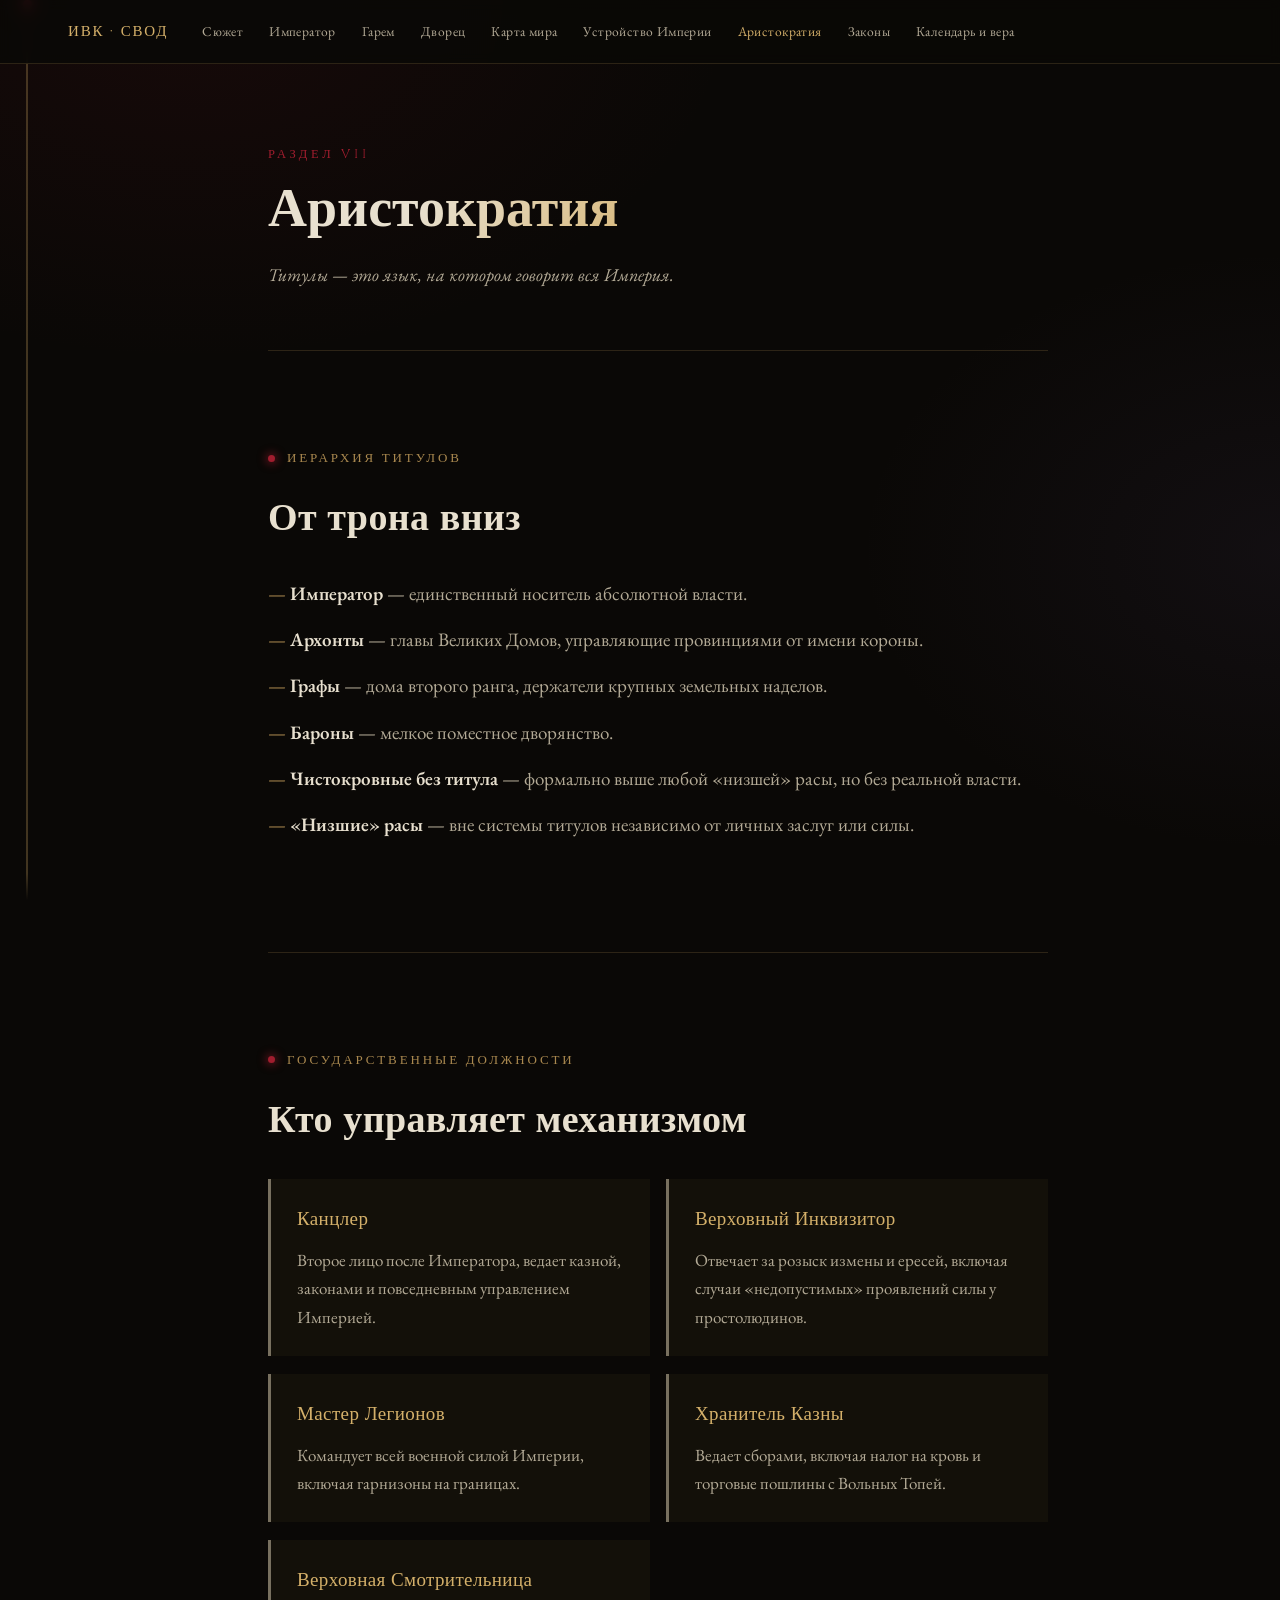
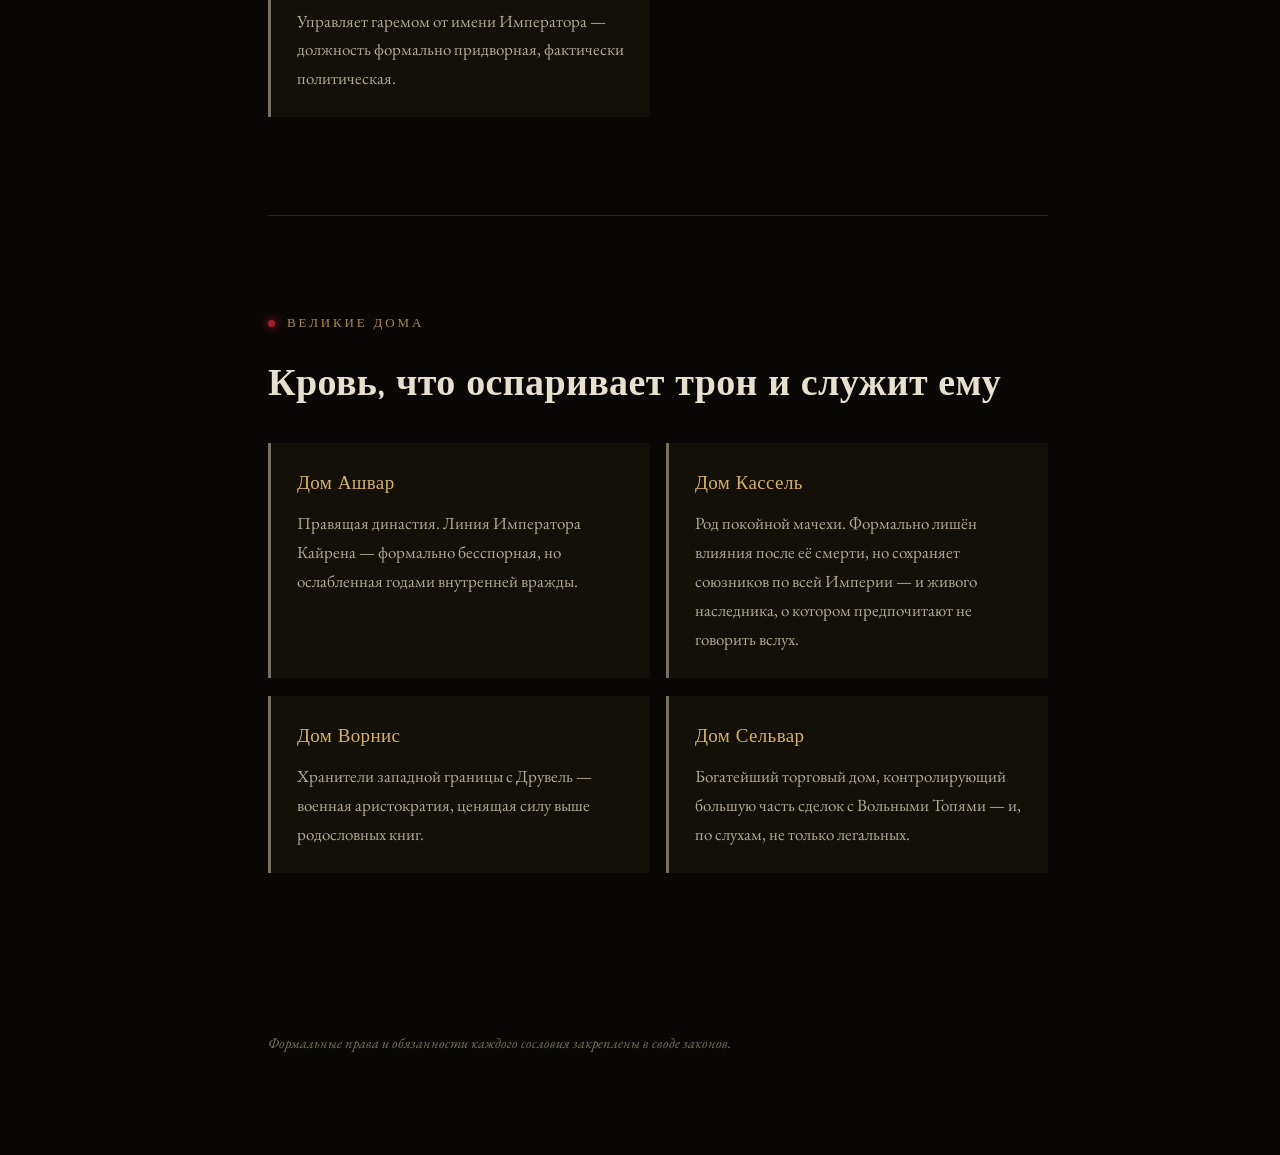
==== aristokratiya.html @ 45b80063 "Add files via upload" ====
<!DOCTYPE html>
<html lang="ru">
<head>
<meta charset="UTF-8">
<meta name="viewport" content="width=device-width, initial-scale=1.0">
<title>Аристократия — Империя Восходящей Крови</title>
<link rel="stylesheet" href="style.css">
</head>
<body>
<div class="vein-wrap" aria-hidden="true"><div class="vein-line"></div><div class="vein-pulse"></div></div>

<div class="topnav">
  <a class="brand" href="index.html">ИВК · СВОД</a>
  <a class="link" href="siuzhet.html">Сюжет</a>
  <a class="link" href="imperator.html">Император</a>
  <a class="link" href="garem.html">Гарем</a>
  <a class="link" href="dvorets.html">Дворец</a>
  <a class="link" href="mir.html">Карта мира</a>
  <a class="link" href="imperiya.html">Устройство Империи</a>
  <a class="link active" href="aristokratiya.html">Аристократия</a>
  <a class="link" href="zakony.html">Законы</a>
  <a class="link" href="kalendar.html">Календарь и вера</a>
</div>

<div class="page">

  <section class="pagehero">
    <div class="kicker">Раздел VII</div>
    <h1>Аристократия</h1>
    <p class="sub">Титулы — это язык, на котором говорит вся Империя.</p>
  </section>

  <section class="reveal">
    <div class="eyebrow">Иерархия титулов</div>
    <h2>От трона вниз</h2>
    <ul class="plain">
      <li><strong>Император</strong> — единственный носитель абсолютной власти.</li>
      <li><strong>Архонты</strong> — главы Великих Домов, управляющие провинциями от имени короны.</li>
      <li><strong>Графы</strong> — дома второго ранга, держатели крупных земельных наделов.</li>
      <li><strong>Бароны</strong> — мелкое поместное дворянство.</li>
      <li><strong>Чистокровные без титула</strong> — формально выше любой «низшей» расы, но без реальной власти.</li>
      <li><strong>«Низшие» расы</strong> — вне системы титулов независимо от личных заслуг или силы.</li>
    </ul>
  </section>

  <section class="reveal">
    <div class="eyebrow">Государственные должности</div>
    <h2>Кто управляет механизмом</h2>
    <div class="grid2">
      <div class="card"><h3>Канцлер</h3><p>Второе лицо после Императора, ведает казной, законами и повседневным управлением Империей.</p></div>
      <div class="card"><h3>Верховный Инквизитор</h3><p>Отвечает за розыск измены и ересей, включая случаи «недопустимых» проявлений силы у простолюдинов.</p></div>
      <div class="card"><h3>Мастер Легионов</h3><p>Командует всей военной силой Империи, включая гарнизоны на границах.</p></div>
      <div class="card"><h3>Хранитель Казны</h3><p>Ведает сборами, включая налог на кровь и торговые пошлины с Вольных Топей.</p></div>
      <div class="card"><h3>Верховная Смотрительница</h3><p>Управляет гаремом от имени Императора — должность формально придворная, фактически политическая.</p></div>
    </div>
  </section>

  <section class="reveal">
    <div class="eyebrow">Великие дома</div>
    <h2>Кровь, что оспаривает трон и служит ему</h2>
    <div class="grid2">
      <div class="card"><h3>Дом Ашвар</h3><p>Правящая династия. Линия Императора Кайрена — формально бесспорная, но ослабленная годами внутренней вражды.</p></div>
      <div class="card"><h3>Дом Кассель</h3><p>Род покойной мачехи. Формально лишён влияния после её смерти, но сохраняет союзников по всей Империи — и живого наследника, о котором предпочитают не говорить вслух.</p></div>
      <div class="card"><h3>Дом Ворнис</h3><p>Хранители западной границы с Друвель — военная аристократия, ценящая силу выше родословных книг.</p></div>
      <div class="card"><h3>Дом Сельвар</h3><p>Богатейший торговый дом, контролирующий большую часть сделок с Вольными Топями — и, по слухам, не только легальных.</p></div>
    </div>
  </section>

  <footer>Формальные права и обязанности каждого сословия закреплены в своде законов.</footer>
</div>

<script src="script.js"></script>
</body>
</html>
---- style.css ----
@import url('https://fonts.googleapis.com/css2?family=Cinzel:wght@400;500;600;800&family=EB+Garamond:ital,wght@0,400;0,500;0,600;1,400&family=IM+Fell+English:ital@0;1&display=swap');

:root{
  --bg:            #0a0806;
  --bg-panel:      #131009;
  --bg-panel-2:    #1a1510;
  --blood:         #6e1420;
  --blood-bright:  #a01d2e;
  --gold:          #a9884f;
  --gold-bright:   #d4b06a;
  --bone:          #e8e0cf;
  --bone-dim:      #b3aa96;
  --muted:         #78705f;
  --violet:        #5c4a78;
  --violet-bright: #8a70b8;
  --moon:          #a8bdd0;
  --line:          rgba(169,136,79,0.22);
  --parchment:     #2b2318;
  --parchment-2:   #362c1c;
  --serif-display: 'Cinzel', serif;
  --serif-body:    'EB Garamond', serif;
  --serif-scroll:  'IM Fell English', serif;
}
*{box-sizing:border-box;}
html{scroll-behavior:smooth;}
body{
  margin:0;
  background:
    radial-gradient(ellipse 900px 600px at 15% 0%, rgba(110,20,32,0.13), transparent 60%),
    radial-gradient(ellipse 700px 500px at 100% 20%, rgba(92,74,120,0.10), transparent 60%),
    var(--bg);
  color:var(--bone);
  font-family:var(--serif-body);
  font-size:19px;
  line-height:1.7;
  overflow-x:hidden;
}
::selection{background:var(--blood-bright); color:var(--bone);}
@media (prefers-reduced-motion: reduce){
  *{animation-duration:0.001s !important; animation-iteration-count:1 !important; transition-duration:0.001s !important; scroll-behavior:auto !important;}
}

/* vein */
.vein-wrap{position:absolute; left:26px; top:0; bottom:0; width:2px; z-index:1; pointer-events:none;}
.vein-line{position:absolute; left:0; top:0; width:2px; height:100%;
  background:linear-gradient(to bottom, transparent 0%, rgba(169,136,79,0.35) 3%, rgba(169,136,79,0.35) 97%, transparent 100%);}
.vein-pulse{position:absolute; left:50%; width:9px; height:9px; margin-left:-4.5px; border-radius:50%;
  background:var(--blood-bright); box-shadow:0 0 10px 3px rgba(160,29,46,0.65), 0 0 22px 8px rgba(160,29,46,0.25);
  animation:flow 9s linear infinite;}
@keyframes flow{0%{top:0%;opacity:0;}4%{opacity:1;}96%{opacity:1;}100%{top:100%;opacity:0;}}
@media (max-width:780px){.vein-wrap{left:12px;}}

/* topnav */
.topnav{
  position:sticky; top:0; z-index:50;
  background:rgba(10,8,6,0.88);
  backdrop-filter:blur(6px);
  border-bottom:1px solid var(--line);
  display:flex; align-items:center; gap:6px;
  padding:14px 24px 14px 68px;
  overflow-x:auto;
  white-space:nowrap;
}
@media (max-width:780px){.topnav{padding:12px 16px 12px 42px;}}
.topnav .brand{
  font-family:var(--serif-display); font-size:15px; letter-spacing:0.12em;
  color:var(--gold-bright); text-decoration:none; margin-right:18px; flex-shrink:0;
}
.topnav a.link{
  font-size:13.5px; letter-spacing:0.03em; color:var(--bone-dim); text-decoration:none;
  padding:6px 10px; border-radius:2px; flex-shrink:0; transition:color 0.2s ease, background 0.2s ease;
}
.topnav a.link:hover{color:var(--gold-bright); background:rgba(169,136,79,0.08);}
.topnav a.link.active{color:var(--gold-bright);}

.page{position:relative; max-width:880px; margin:0 auto; padding:0 32px 0 68px;}
@media (max-width:780px){.page{padding:0 20px 0 42px;}}
section{padding:96px 0; border-bottom:1px solid var(--line);}
section:last-of-type{border-bottom:none;}

.eyebrow{font-family:var(--serif-display); font-size:13px; letter-spacing:0.22em; color:var(--gold);
  text-transform:uppercase; display:flex; align-items:center; gap:12px; margin-bottom:18px;}
.eyebrow::before{content:""; width:7px; height:7px; border-radius:50%; background:var(--blood-bright);
  box-shadow:0 0 8px 2px rgba(160,29,46,0.55); flex-shrink:0;}

h1,h2,h3{font-family:var(--serif-display); font-weight:600; color:var(--bone); margin:0;}
h2{font-size:clamp(26px,4vw,38px); letter-spacing:0.01em; margin-bottom:26px;}
h3{font-size:19px; color:var(--gold-bright); font-weight:500; letter-spacing:0.02em;}
p{margin:0 0 20px 0; color:var(--bone-dim);}
p:last-child{margin-bottom:0;}
strong{color:var(--bone); font-weight:600;}
a{color:var(--gold-bright);}

.reveal{opacity:0; transform:translateY(22px); transition:opacity 0.9s ease, transform 0.9s ease;}
.reveal.in{opacity:1; transform:translateY(0);}

.pagehero{padding:80px 0 60px 0; border-bottom:1px solid var(--line);}
.pagehero .kicker{font-family:var(--serif-display); font-size:12.5px; letter-spacing:0.3em; text-transform:uppercase; color:var(--blood-bright); margin-bottom:16px;}
.pagehero h1{font-size:clamp(32px,6vw,54px); line-height:1.08;
  background:linear-gradient(115deg, var(--bone) 20%, var(--gold-bright) 55%, var(--bone) 85%);
  -webkit-background-clip:text; background-clip:text; color:transparent;}
.pagehero .sub{margin-top:20px; max-width:600px; font-size:18px; font-style:italic; color:var(--bone-dim);}

ul.plain{list-style:none; margin:0; padding:0;}
ul.plain li{position:relative; padding-left:22px; margin-bottom:14px; color:var(--bone-dim);}
ul.plain li::before{content:"—"; position:absolute; left:0; top:0; color:var(--gold);}

.callout{border-left:2px solid var(--blood-bright); background:linear-gradient(90deg, rgba(110,20,32,0.10), transparent 70%);
  padding:18px 24px; margin:28px 0; font-style:italic; color:var(--bone-dim);}

.card{background:var(--bg-panel); border-left:3px solid var(--muted); padding:24px 26px; margin-bottom:2px; transition:background 0.3s ease;}
.card:hover{background:var(--bg-panel-2);}
.card h3{margin-bottom:10px;}
.card p{font-size:17px; margin:0;}

.grid2{display:grid; grid-template-columns:1fr; gap:16px;}
@media(min-width:680px){.grid2{grid-template-columns:1fr 1fr;}}

.tier{display:grid; grid-template-columns:56px 1fr; gap:22px; padding:24px 0; border-top:1px solid var(--line);}
.tier:first-of-type{border-top:none;}
.tier-mark{font-family:var(--serif-display); font-size:24px; color:var(--blood-bright); opacity:0.85;}

footer{padding:60px 0 100px 0; color:var(--muted); font-size:14.5px; font-style:italic;}

/* blood-write narrative effect */
.blood-text{font-family:var(--serif-body); font-size:19px; font-style:italic;}
.blood-text .bw-char{opacity:0; color:var(--blood-bright); display:inline-block;
  animation:bwreveal 1.1s ease forwards;}
@keyframes bwreveal{
  0%{opacity:0; color:var(--blood-bright); text-shadow:0 0 6px rgba(160,29,46,0.7);}
  60%{opacity:1; color:var(--blood-bright);}
  100%{opacity:1; color:var(--bone-dim); text-shadow:none;}
}

/* hub cards on index */
.hub-grid{display:grid; grid-template-columns:1fr; gap:2px; margin-top:10px;}
@media(min-width:680px){.hub-grid{grid-template-columns:1fr 1fr;}}
.hub-card{
  display:block; text-decoration:none;
  background:var(--bg-panel); border-left:3px solid var(--gold);
  padding:26px 28px; transition:background 0.25s ease, transform 0.25s ease;
}
.hub-card:hover{background:var(--bg-panel-2); transform:translateX(3px);}
.hub-card .num{font-family:var(--serif-display); font-size:13px; color:var(--blood-bright); letter-spacing:0.1em;}
.hub-card h3{margin:8px 0 8px 0; font-size:21px;}
.hub-card p{font-size:15.5px; margin:0; color:var(--muted);}

/* parchment / laws page */
.scroll-frame{
  background:linear-gradient(160deg, var(--parchment-2), var(--parchment));
  border:1px solid rgba(169,136,79,0.35);
  box-shadow:0 0 0 6px rgba(0,0,0,0.15) inset, 0 20px 60px rgba(0,0,0,0.4);
  padding:52px 46px;
  margin:24px 0;
  font-family:var(--serif-scroll);
  color:#d8c9a3;
  position:relative;
}
.scroll-frame::before{
  content:"";
  position:absolute; inset:14px;
  border:1px solid rgba(169,136,79,0.25);
  pointer-events:none;
}
.scroll-title{font-family:var(--serif-display); text-align:center; font-size:26px; letter-spacing:0.08em;
  color:var(--gold-bright); margin-bottom:6px;}
.scroll-sub{text-align:center; font-size:15px; font-style:italic; color:#a99872; margin-bottom:40px;}
.article{margin-bottom:34px;}
.article h4{font-family:var(--serif-display); font-size:16px; letter-spacing:0.05em; color:var(--gold-bright); margin:0 0 10px 0; text-transform:uppercase;}
.article p{font-size:18px; color:#cbb98f; margin:0; line-height:1.75;}
.article p::first-letter{font-size:1.7em; font-family:var(--serif-display); color:var(--blood-bright);}

/* simple map svg */
.map-svg{width:100%; height:auto; display:block; margin:36px 0;}
.map-label{font-family:var(--serif-body); font-size:12px; fill:#9c9186;}
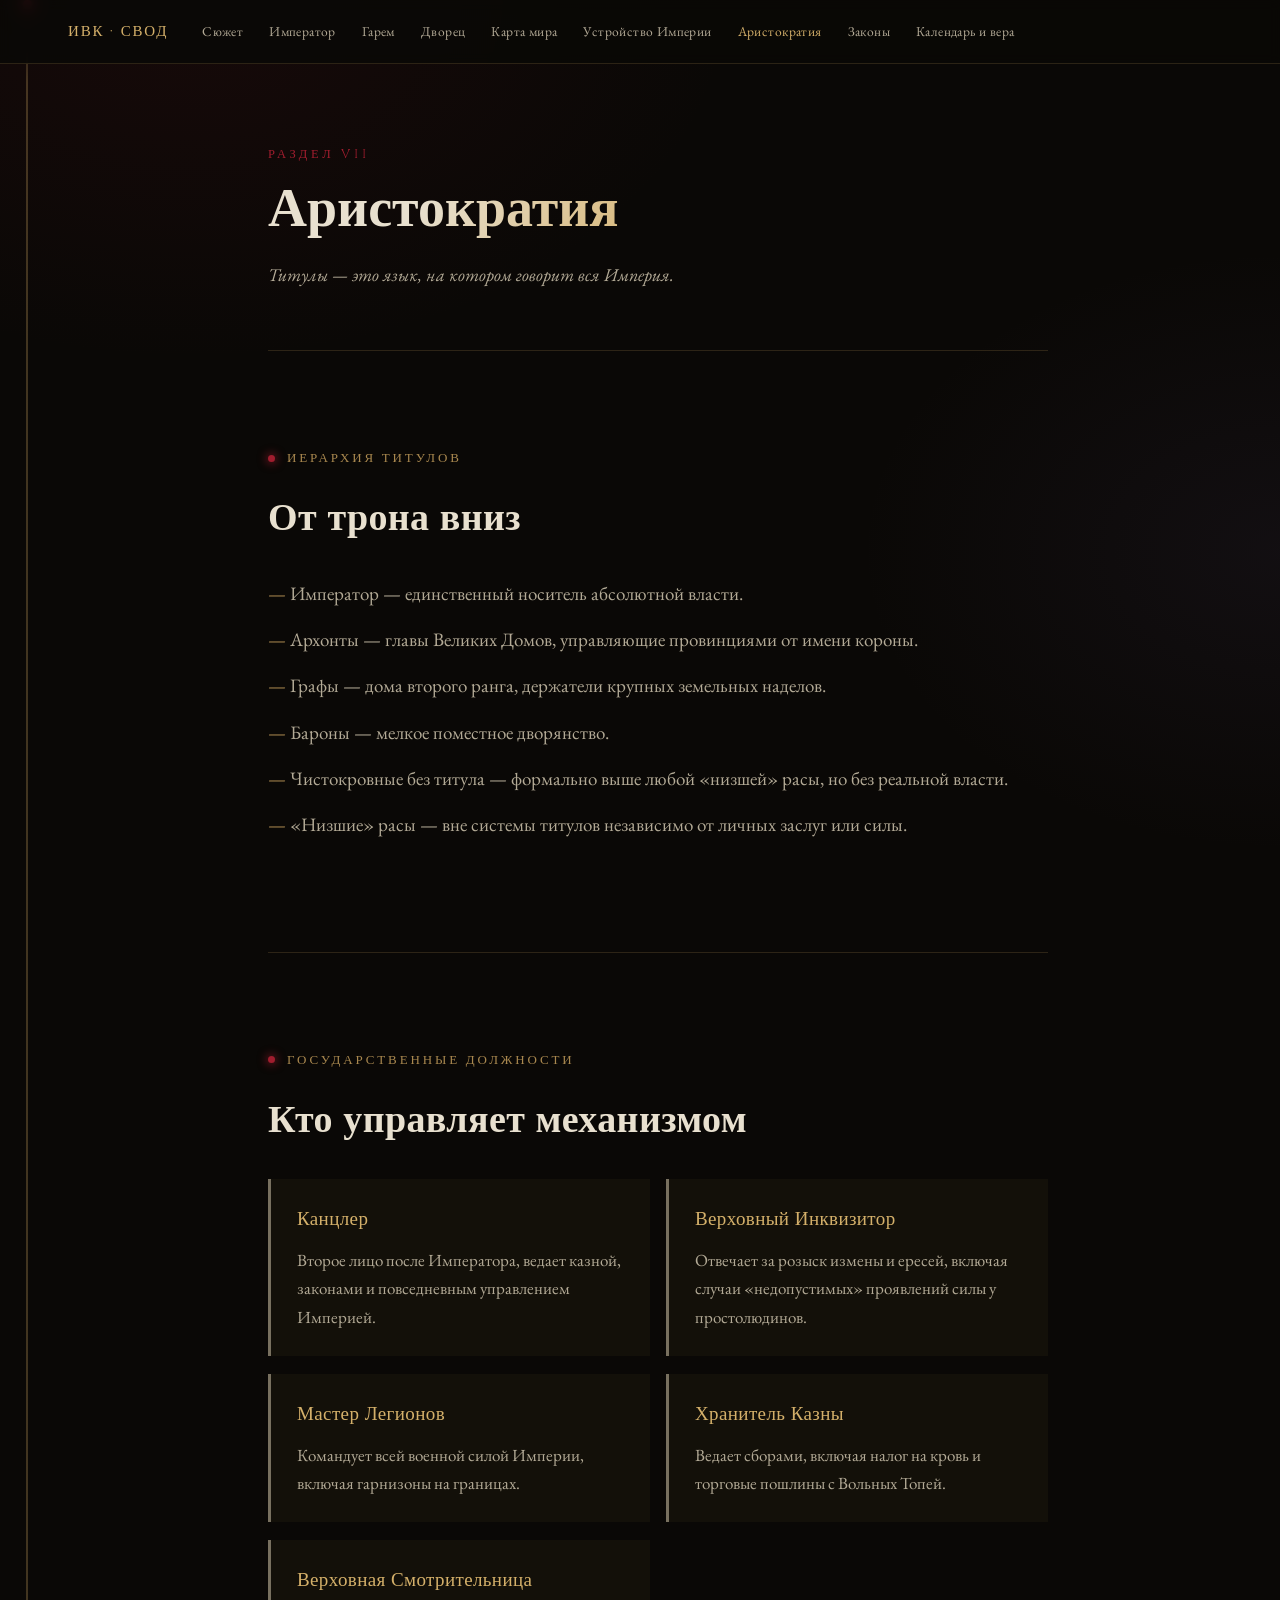
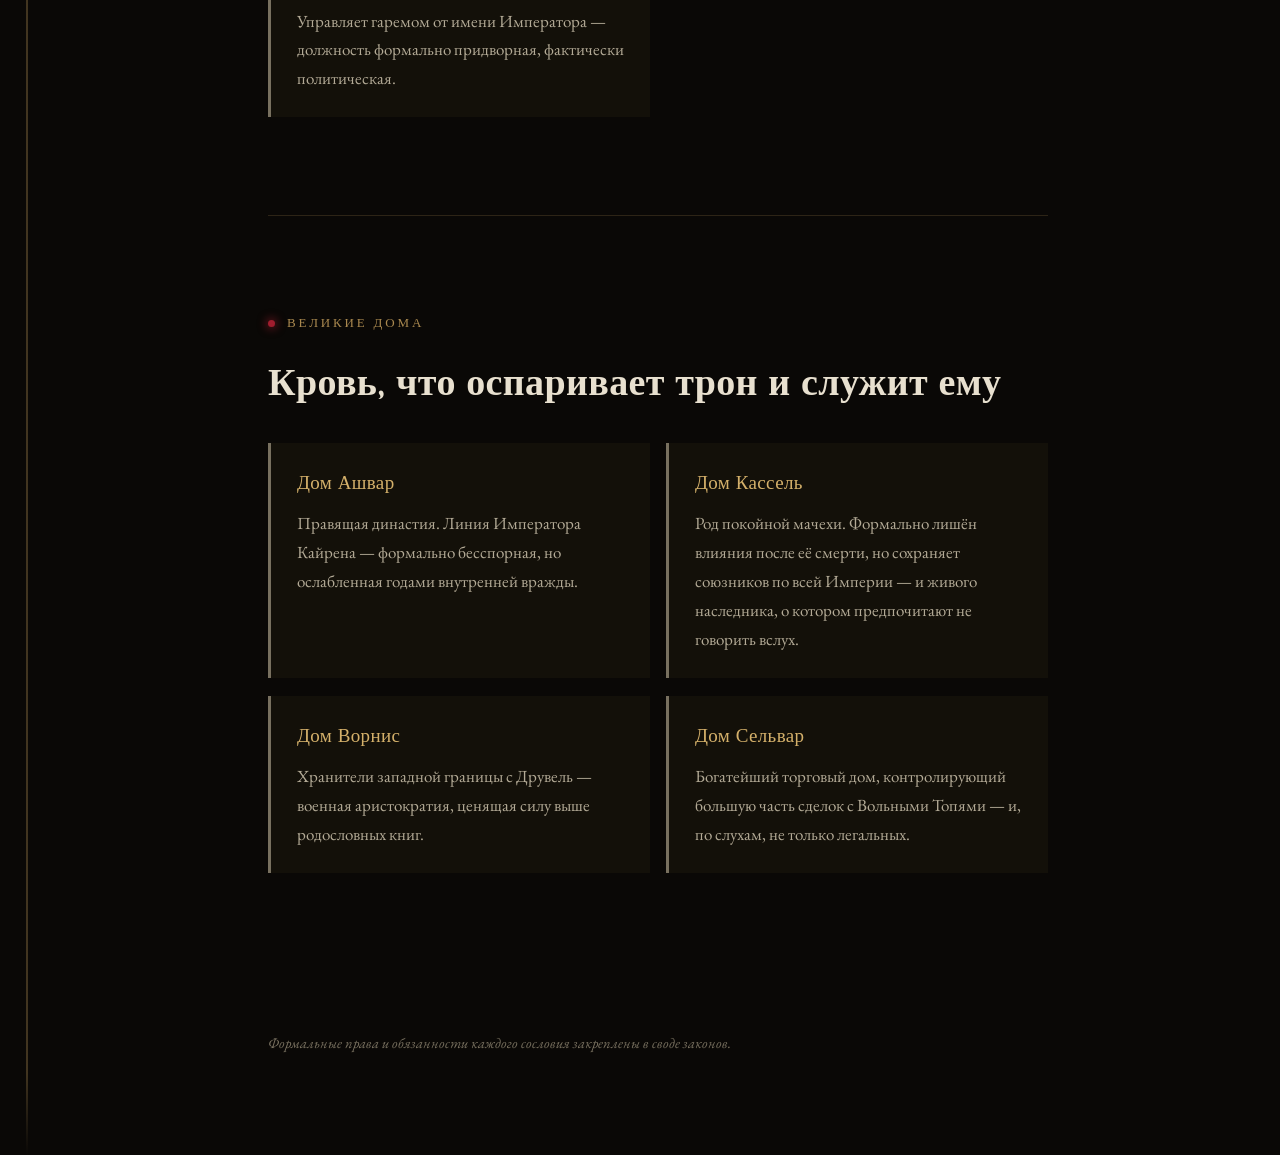
==== commit 0d904db8: "Add files via upload" ====
--- a/aristokratiya.html
+++ b/aristokratiya.html
@@ -7,6 +7,7 @@
 <link rel="stylesheet" href="style.css">
 </head>
 <body>
+<div class="site-wrap">
 <div class="vein-wrap" aria-hidden="true"><div class="vein-line"></div><div class="vein-pulse"></div></div>
 
 <div class="topnav">
@@ -69,6 +70,7 @@
   <footer>Формальные права и обязанности каждого сословия закреплены в своде законов.</footer>
 </div>
 
+</div>
 <script src="script.js"></script>
 </body>
 </html>
--- a/style.css
+++ b/style.css
@@ -40,6 +40,18 @@
   *{animation-duration:0.001s !important; animation-iteration-count:1 !important; transition-duration:0.001s !important; scroll-behavior:auto !important;}
 }
 
+.site-wrap{position:relative;}
+
+/* hover glow on all body text */
+.hoverword{transition:color 0.28s ease, text-shadow 0.28s ease; cursor:default;}
+.hoverword:hover{
+  color:var(--blood-bright);
+  text-shadow:0 0 8px rgba(160,29,46,0.6), 0 0 20px rgba(160,29,46,0.28);
+}
+.scroll-frame .hoverword:hover{
+  color:#ff5a63;
+  text-shadow:0 0 8px rgba(255,90,99,0.55), 0 0 18px rgba(255,90,99,0.25);
+}
 /* vein */
 .vein-wrap{position:absolute; left:26px; top:0; bottom:0; width:2px; z-index:1; pointer-events:none;}
 .vein-line{position:absolute; left:0; top:0; width:2px; height:100%;
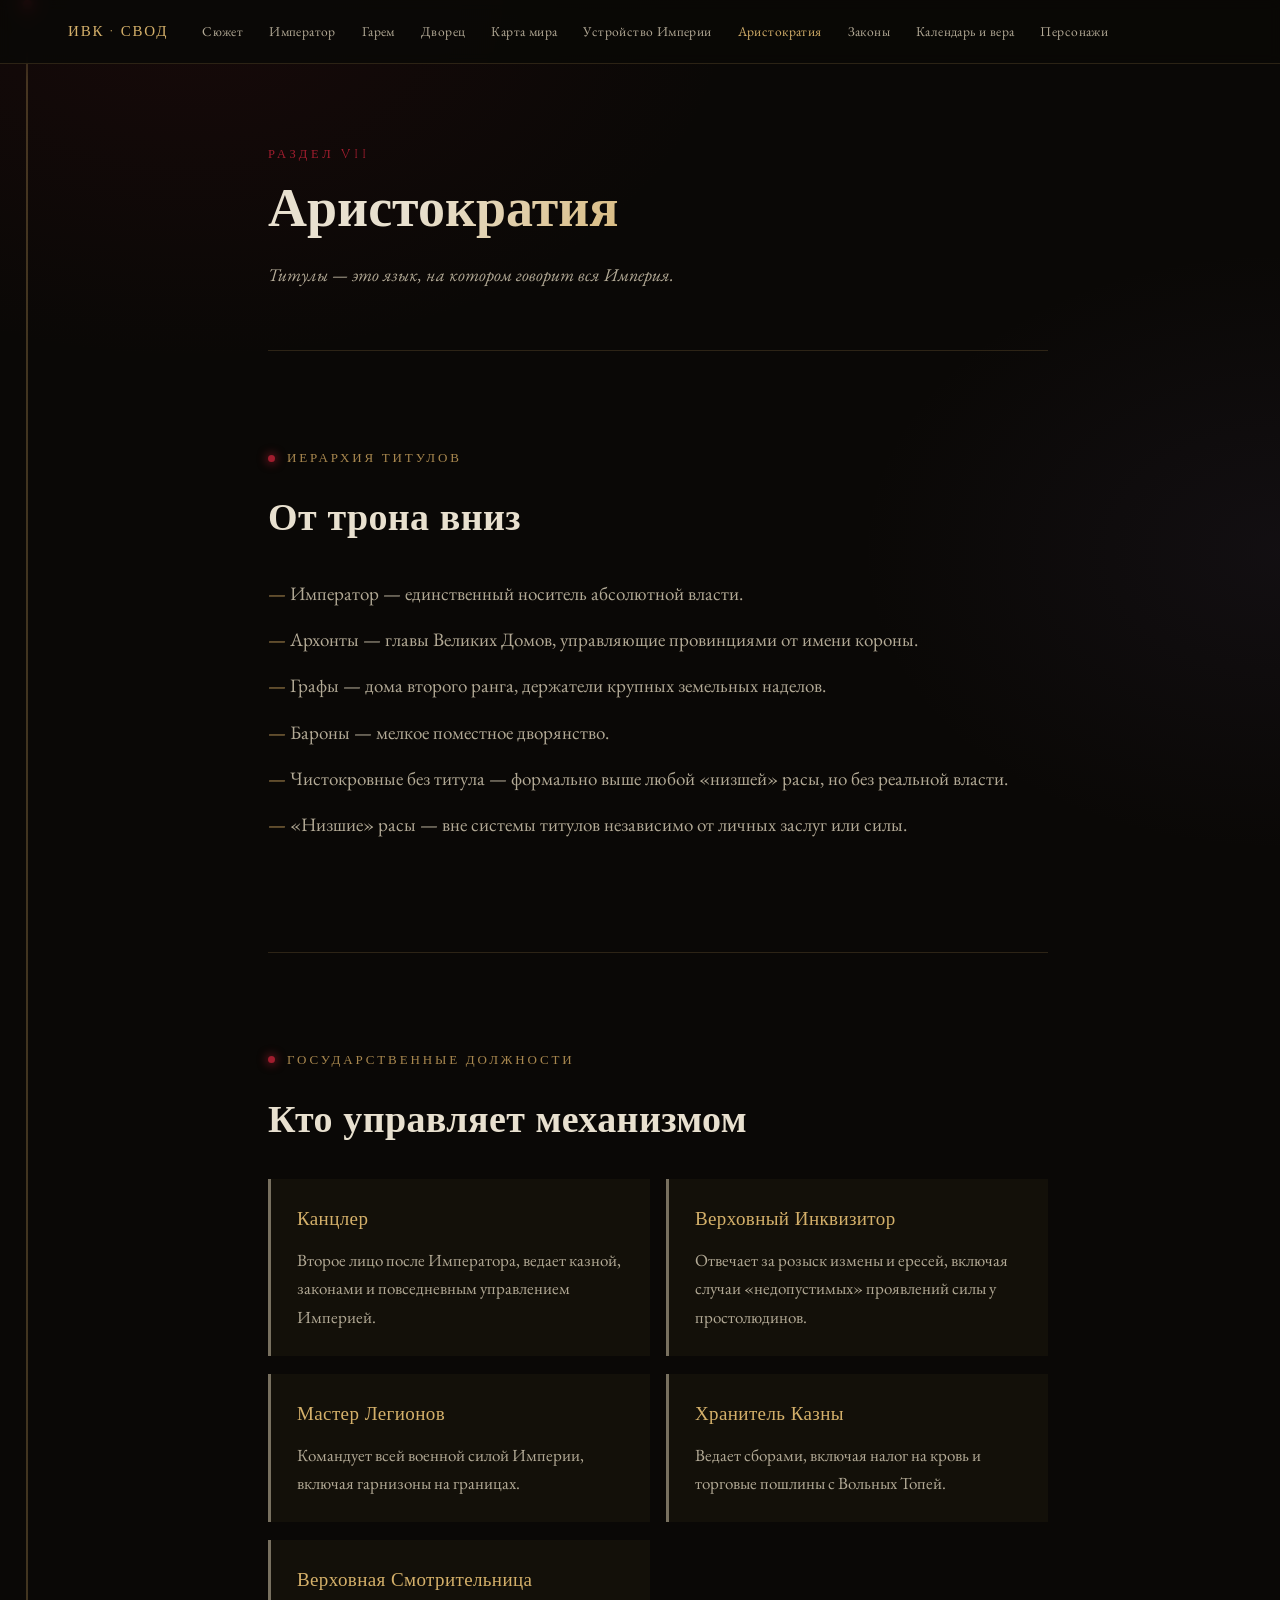
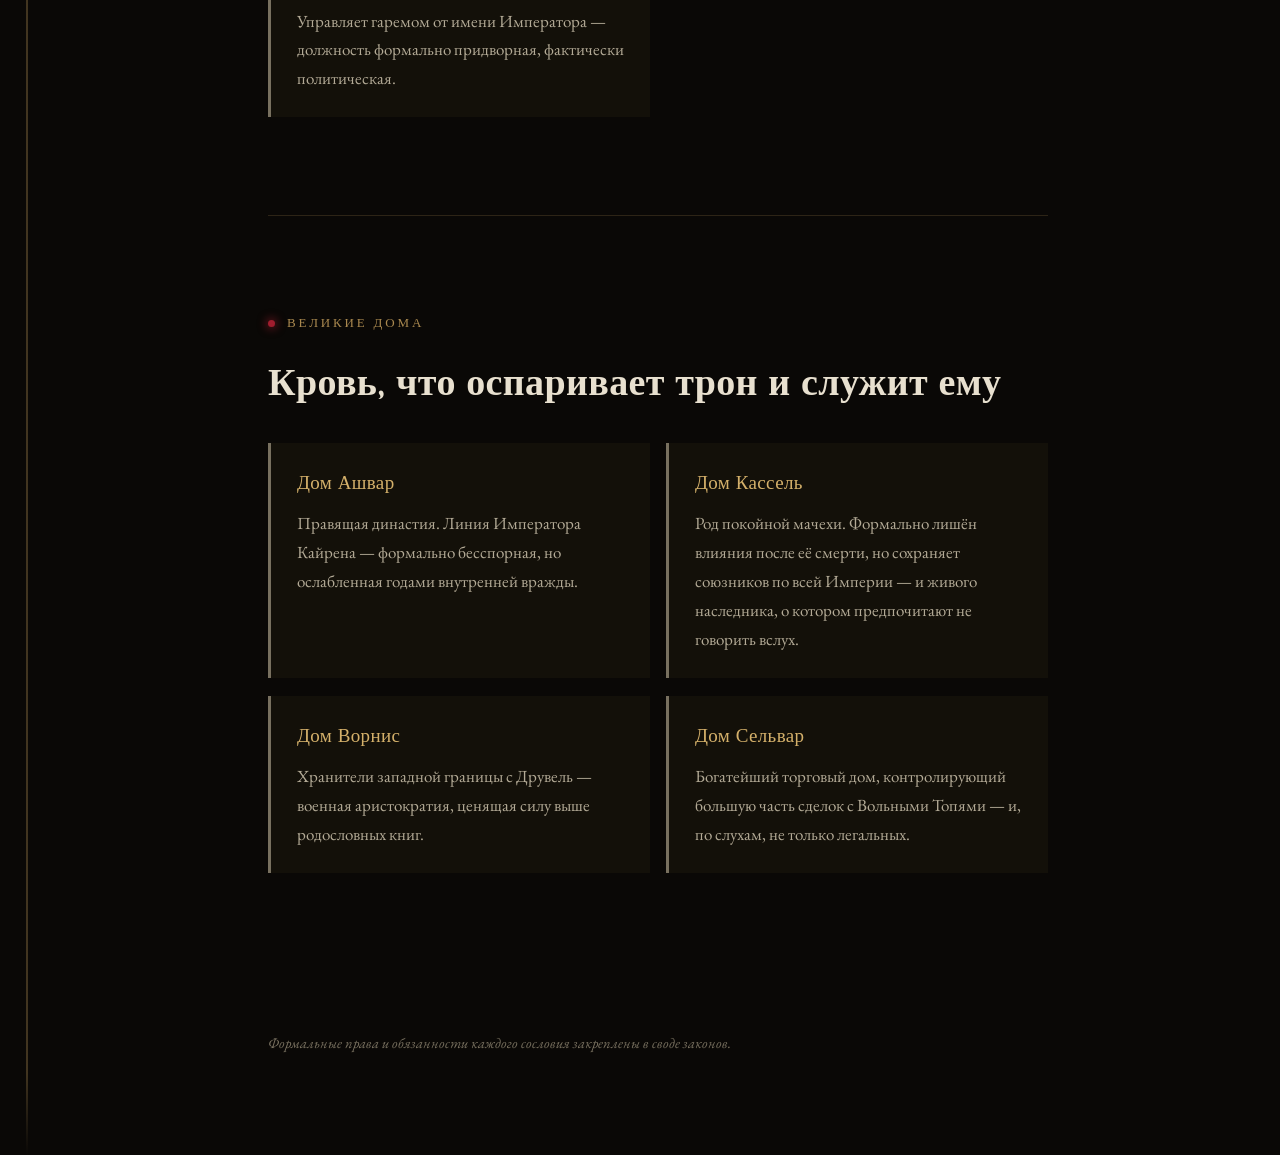
==== commit 0987ec3b: "Add files via upload" ====
--- a/aristokratiya.html
+++ b/aristokratiya.html
@@ -21,6 +21,7 @@
   <a class="link active" href="aristokratiya.html">Аристократия</a>
   <a class="link" href="zakony.html">Законы</a>
   <a class="link" href="kalendar.html">Календарь и вера</a>
+  <a class="link" href="personazhi.html">Персонажи</a>
 </div>
 
 <div class="page">
